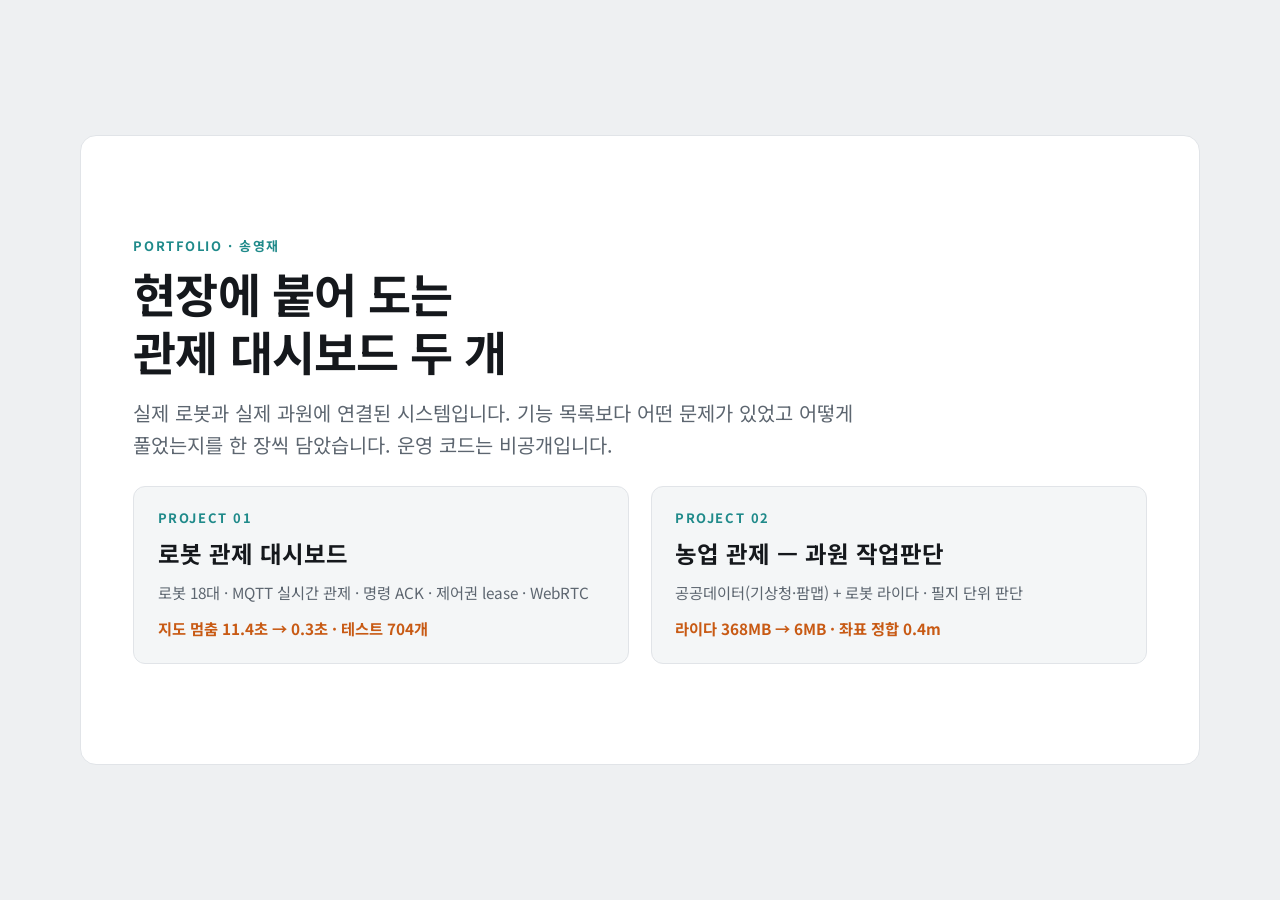
==== index.html @ 6688ba1e "지도 멈춤 수치를 실측(0.3초)으로 Co-Authored-By: Claude Opus 5.5 (1M context) <noreply@anthropic.com>  Claude-Se" ====
<!doctype html>
<html lang="ko">
<head>
<meta charset="utf-8">
<meta name="viewport" content="width=device-width, initial-scale=1">
<title>관제 프로젝트 포트폴리오</title>
<meta name="description" content="송영재 — 로봇 관제 · 농업 관제 대시보드 프로젝트">
<link rel="preconnect" href="https://fonts.googleapis.com">
<link href="https://fonts.googleapis.com/css2?family=Noto+Sans+KR:wght@400;700&display=swap" rel="stylesheet">
<link rel="stylesheet" href="deck.css">
</head>
<body>

<section class="slide"><div class="card cover">
  <div class="kicker">Portfolio · 송영재</div>
  <h1>현장에 붙어 도는<br>관제 대시보드 두 개</h1>
  <p class="lead">실제 로봇과 실제 과원에 연결된 시스템입니다. 기능 목록보다 어떤 문제가 있었고 어떻게 풀었는지를 한 장씩 담았습니다. 운영 코드는 비공개입니다.</p>
  <div class="toc">
    <a href="robot.html">
      <div class="kicker">Project 01</div>
      <h3>로봇 관제 대시보드</h3>
      <p>로봇 18대 · MQTT 실시간 관제 · 명령 ACK · 제어권 lease · WebRTC</p>
      <span class="n">지도 멈춤 11.4초 → 0.3초 · 테스트 704개</span>
    </a>
    <a href="agri.html">
      <div class="kicker">Project 02</div>
      <h3>농업 관제 — 과원 작업판단</h3>
      <p>공공데이터(기상청·팜맵) + 로봇 라이다 · 필지 단위 판단</p>
      <span class="n">라이다 368MB → 6MB · 좌표 정합 0.4m</span>
    </a>
  </div>
  <span class="no"></span>
</div></section>

</body>
</html>
---- deck.css ----
﻿:root{--bg:#eef0f2;--slide:#fff;--ink:#15181c;--sub:#5d6670;--line:#e1e4e8;--acc:#1f8a8a;--hot:#c85a14;--ok:#2d7d46;--soft:#f4f6f7}
@media (prefers-color-scheme:dark){:root:not([data-theme="light"]){--bg:#0b0e11;--slide:#151a1f;--ink:#e8ecef;--sub:#98a2ad;--line:#262d35;--acc:#4cc2c2;--hot:#f0924a;--ok:#5fc27e;--soft:#1b2127}}
:root[data-theme="dark"]{--bg:#0b0e11;--slide:#151a1f;--ink:#e8ecef;--sub:#98a2ad;--line:#262d35;--acc:#4cc2c2;--hot:#f0924a;--ok:#5fc27e;--soft:#1b2127}
*{box-sizing:border-box}
html{scroll-snap-type:y mandatory;scroll-behavior:smooth}
body{margin:0;background:var(--bg);color:var(--ink);font:16px/1.6 "Noto Sans KR",system-ui,sans-serif;word-break:keep-all}
a{color:var(--acc)}

/* 슬라이드 — 화면 한 장에 16:9 */
.slide{scroll-snap-align:center;min-height:100vh;min-height:100svh;display:grid;place-items:center;padding:24px 16px}
.card{width:min(1120px,100%,calc((100vh - 48px)*16/9));aspect-ratio:16/9;background:var(--slide);border:1px solid var(--line);border-radius:16px;
  padding:clamp(20px,4.2%,56px);display:flex;flex-direction:column;position:relative;overflow:hidden;font-size:clamp(12px,1.55vw,18px)}
.card .no{position:absolute;right:clamp(16px,3%,36px);bottom:clamp(12px,2.4%,28px);font-size:.75em;color:var(--sub);font-variant-numeric:tabular-nums}
.kicker{font-size:.72em;font-weight:700;color:var(--acc);letter-spacing:.12em;text-transform:uppercase;margin-bottom:.5em}
h1{font-size:2.6em;line-height:1.25;margin:0 0 .35em;letter-spacing:-.02em}
h2{font-size:1.75em;line-height:1.3;margin:0 0 .6em;letter-spacing:-.015em}
.lead{color:var(--sub);font-size:1.1em;margin:0;max-width:40em}
.grow{flex:1;min-height:0}

/* 표지 */
.cover{justify-content:center}
.cover .stats{display:flex;gap:2.2em;margin-top:2em;flex-wrap:wrap}
.stat b{display:block;font-size:2.1em;line-height:1.1;color:var(--hot);font-variant-numeric:tabular-nums}
.stat span{font-size:.8em;color:var(--sub)}
.stack{display:flex;flex-wrap:wrap;gap:.4em;margin-top:1.6em}
.stack span{font-size:.72em;padding:.15em .7em;border-radius:6px;background:var(--soft);border:1px solid var(--line);color:var(--sub)}

/* 스크린샷 */
.shot{flex:1;min-height:0;display:flex;flex-direction:column}
.shot img{flex:1;min-height:0;width:100%;object-fit:contain;object-position:left top;border-radius:10px;border:1px solid var(--line)}
.shot p{margin:.6em 0 0;font-size:.8em;color:var(--sub)}

/* 문제 → 해결 한 장 */
.case{display:grid;grid-template-columns:minmax(0,1fr) minmax(0,1fr);gap:1.4em;flex:1;min-height:0}
.case .col{display:flex;flex-direction:column;gap:.8em}
.box{border-radius:10px;padding:.8em 1em;background:var(--soft);border-left:4px solid var(--line)}
.box b{display:block;font-size:.72em;letter-spacing:.08em;color:var(--sub);margin-bottom:.2em}
.box p{margin:0;font-size:.92em}
.box.fix{border-left-color:var(--acc)}.box.fix b{color:var(--acc)}
.box.res{border-left-color:var(--ok)}.box.res b{color:var(--ok)}
.box.bad{border-left-color:var(--hot)}.box.bad b{color:var(--hot)}
.big{font-size:2.4em;line-height:1.1;font-weight:700;color:var(--hot);font-variant-numeric:tabular-nums;margin:0 0 .2em}
.big small{display:block;font-size:.36em;font-weight:400;color:var(--sub);margin-top:.3em}

/* 레이어 구조 */
.layers{display:flex;flex-direction:column;gap:.25em;flex:1;min-height:0;justify-content:center}
.layer{display:grid;grid-template-columns:9em 1fr;gap:1em;background:var(--soft);border:1px solid var(--line);border-radius:8px;padding:.45em 1em;font-size:.9em}
.layer .n{font-weight:700;color:var(--acc)}
.arrow{font-size:.72em;color:var(--sub);padding-left:10.5em}

/* 목차 */
.toc{display:grid;grid-template-columns:1fr 1fr;gap:1.2em;margin-top:1.4em}
.toc a{display:block;text-decoration:none;color:var(--ink);background:var(--soft);border:1px solid var(--line);border-radius:12px;padding:1.2em 1.3em;transition:border-color .15s}
.toc a:hover,.toc a:focus-visible{border-color:var(--acc)}
.toc h3{margin:.1em 0 .3em;font-size:1.3em}
.toc p{margin:0;color:var(--sub);font-size:.85em}
.toc .n{color:var(--hot);font-weight:700;font-size:.85em;margin-top:.8em;display:block}
.list{margin:0;padding-left:1.1em}.list li{margin:.35em 0}

/* 조작 막대 */
.bar{position:fixed;left:50%;bottom:14px;transform:translateX(-50%);display:flex;gap:6px;align-items:center;background:var(--slide);border:1px solid var(--line);border-radius:999px;padding:4px 6px;font-size:13px;z-index:9;box-shadow:0 2px 12px rgba(0,0,0,.08)}
.bar a,.bar button{border:0;background:none;color:var(--ink);font:inherit;padding:4px 10px;border-radius:999px;cursor:pointer;text-decoration:none}
.bar a:hover,.bar button:hover{background:var(--soft)}
.bar .pos{color:var(--sub);font-variant-numeric:tabular-nums;min-width:4.5em;text-align:center}

/* 폰 — 16:9 를 풀고 세로로 흐른다 */
@media (max-width:760px){
  html{scroll-snap-type:none}
  .slide{min-height:0;padding:10px 12px}
  .card{aspect-ratio:auto;width:100%;font-size:15px;padding:22px 18px 34px}
  h1{font-size:1.9em}h2{font-size:1.4em}
  .case,.toc{grid-template-columns:1fr}
  .shot img{flex:none;height:auto}
  .layer{grid-template-columns:1fr;gap:0}.arrow{padding-left:1em}
  .bar{display:none}
}
@media print{
  @page{size:1280px 720px;margin:0}
  html{scroll-snap-type:none}body{background:#fff}
  .slide{min-height:0;padding:0;page-break-after:always}
  .card{width:1280px;border:0;border-radius:0;font-size:18px}
  .bar{display:none}
}
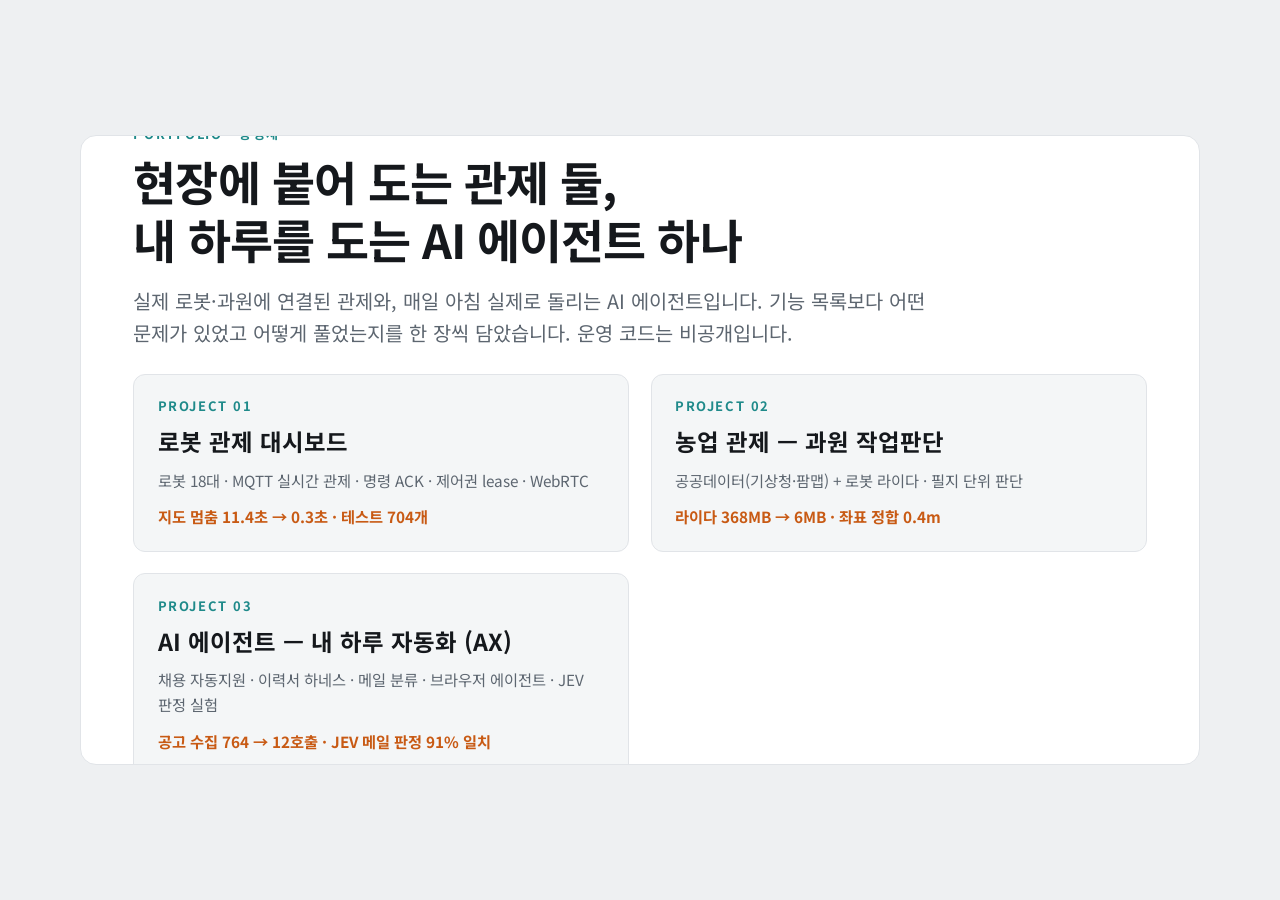
==== commit 6d8cfa64: "AI 에이전트(AX) 장 추가 — 채용 자동지원 · 메일 분류 · JEV 판정 실험 Co-Authored-By: Claude Opus 5.5 (1M context) <noreply" ====
--- a/index.html
+++ b/index.html
@@ -3,8 +3,8 @@
 <head>
 <meta charset="utf-8">
 <meta name="viewport" content="width=device-width, initial-scale=1">
-<title>관제 프로젝트 포트폴리오</title>
-<meta name="description" content="송영재 — 로봇 관제 · 농업 관제 대시보드 프로젝트">
+<title>송영재 프로젝트 포트폴리오</title>
+<meta name="description" content="송영재 — 로봇 관제 · 농업 관제 · AI 에이전트 프로젝트">
 <link rel="preconnect" href="https://fonts.googleapis.com">
 <link href="https://fonts.googleapis.com/css2?family=Noto+Sans+KR:wght@400;700&display=swap" rel="stylesheet">
 <link rel="stylesheet" href="deck.css">
@@ -13,8 +13,8 @@
 
 <section class="slide"><div class="card cover">
   <div class="kicker">Portfolio · 송영재</div>
-  <h1>현장에 붙어 도는<br>관제 대시보드 두 개</h1>
-  <p class="lead">실제 로봇과 실제 과원에 연결된 시스템입니다. 기능 목록보다 어떤 문제가 있었고 어떻게 풀었는지를 한 장씩 담았습니다. 운영 코드는 비공개입니다.</p>
+  <h1>현장에 붙어 도는 관제 둘,<br>내 하루를 도는 AI 에이전트 하나</h1>
+  <p class="lead">실제 로봇·과원에 연결된 관제와, 매일 아침 실제로 돌리는 AI 에이전트입니다. 기능 목록보다 어떤 문제가 있었고 어떻게 풀었는지를 한 장씩 담았습니다. 운영 코드는 비공개입니다.</p>
   <div class="toc">
     <a href="robot.html">
       <div class="kicker">Project 01</div>
@@ -28,6 +28,12 @@
       <p>공공데이터(기상청·팜맵) + 로봇 라이다 · 필지 단위 판단</p>
       <span class="n">라이다 368MB → 6MB · 좌표 정합 0.4m</span>
     </a>
+    <a href="ai.html">
+      <div class="kicker">Project 03</div>
+      <h3>AI 에이전트 — 내 하루 자동화 (AX)</h3>
+      <p>채용 자동지원 · 이력서 하네스 · 메일 분류 · 브라우저 에이전트 · JEV 판정 실험</p>
+      <span class="n">공고 수집 764 → 12호출 · JEV 메일 판정 91% 일치</span>
+    </a>
   </div>
   <span class="no"></span>
 </div></section>
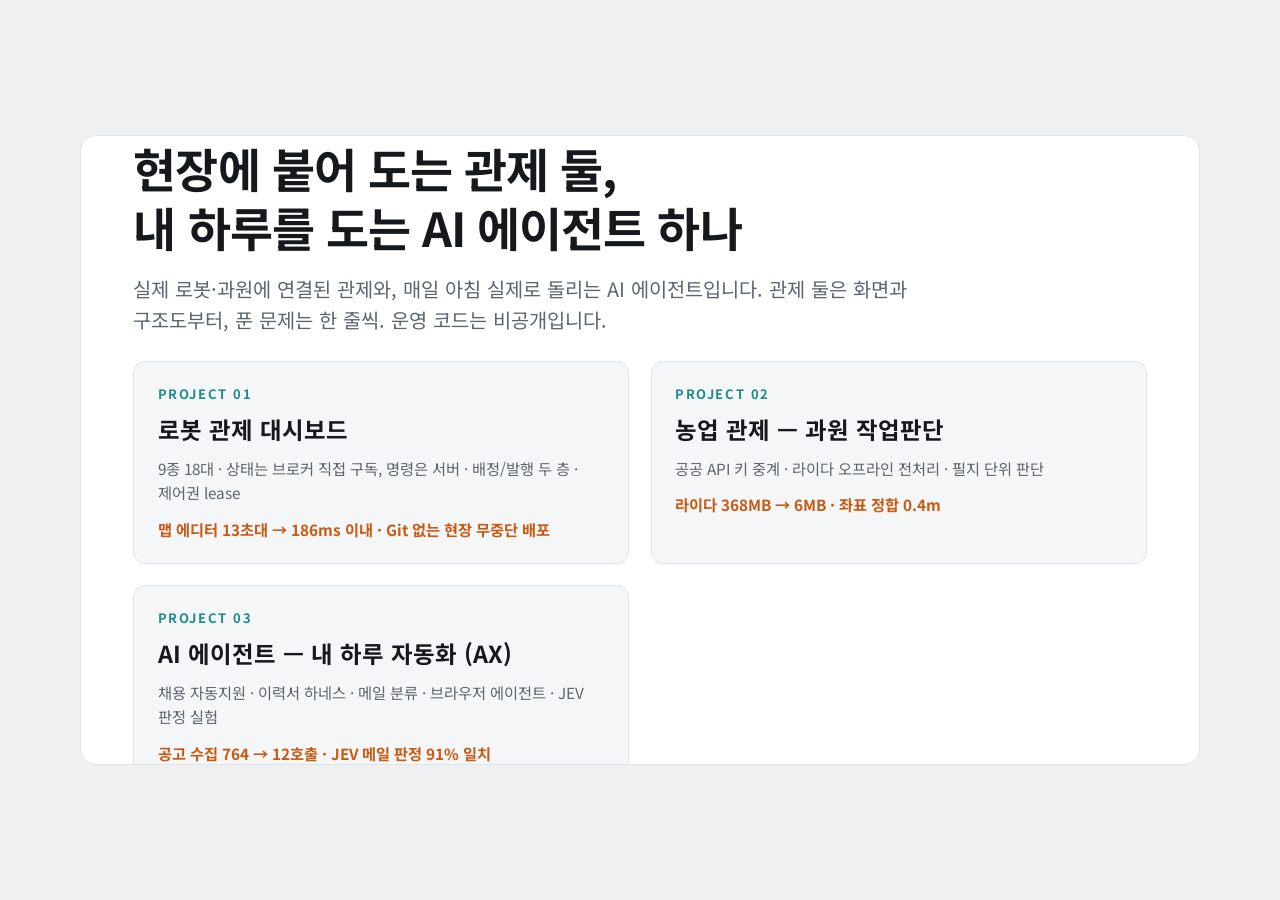
==== commit 2858fb97: "관제 두 장을 짧은 글 · 화면 · 구조도로 - 이력서처럼 한 줄 글로 줄였다 - 관제 화면(평면도 흐림) · 이력 화면을 붙이고 누르면 원본 - 코드로 확인한 구조도 — 브라우저" ====
--- a/index.html
+++ b/index.html
@@ -14,18 +14,18 @@
 <section class="slide"><div class="card cover">
   <div class="kicker">Portfolio · 송영재</div>
   <h1>현장에 붙어 도는 관제 둘,<br>내 하루를 도는 AI 에이전트 하나</h1>
-  <p class="lead">실제 로봇·과원에 연결된 관제와, 매일 아침 실제로 돌리는 AI 에이전트입니다. 기능 목록보다 어떤 문제가 있었고 어떻게 풀었는지를 한 장씩 담았습니다. 운영 코드는 비공개입니다.</p>
+  <p class="lead">실제 로봇·과원에 연결된 관제와, 매일 아침 실제로 돌리는 AI 에이전트입니다. 관제 둘은 화면과 구조도부터, 푼 문제는 한 줄씩. 운영 코드는 비공개입니다.</p>
   <div class="toc">
     <a href="robot.html">
       <div class="kicker">Project 01</div>
       <h3>로봇 관제 대시보드</h3>
-      <p>로봇 18대 · MQTT 실시간 관제 · 명령 ACK · 제어권 lease · WebRTC</p>
-      <span class="n">지도 멈춤 11.4초 → 0.3초 · 테스트 704개</span>
+      <p>9종 18대 · 상태는 브로커 직접 구독, 명령은 서버 · 배정/발행 두 층 · 제어권 lease</p>
+      <span class="n">맵 에디터 13초대 → 186ms 이내 · Git 없는 현장 무중단 배포</span>
     </a>
     <a href="agri.html">
       <div class="kicker">Project 02</div>
       <h3>농업 관제 — 과원 작업판단</h3>
-      <p>공공데이터(기상청·팜맵) + 로봇 라이다 · 필지 단위 판단</p>
+      <p>공공 API 키 중계 · 라이다 오프라인 전처리 · 필지 단위 판단</p>
       <span class="n">라이다 368MB → 6MB · 좌표 정합 0.4m</span>
     </a>
     <a href="ai.html">
--- a/deck.css
+++ b/deck.css
@@ -1,4 +1,4 @@
-﻿:root{--bg:#eef0f2;--slide:#fff;--ink:#15181c;--sub:#5d6670;--line:#e1e4e8;--acc:#1f8a8a;--hot:#c85a14;--ok:#2d7d46;--soft:#f4f6f7}
+:root{--bg:#eef0f2;--slide:#fff;--ink:#15181c;--sub:#5d6670;--line:#e1e4e8;--acc:#1f8a8a;--hot:#c85a14;--ok:#2d7d46;--soft:#f4f6f7}
 @media (prefers-color-scheme:dark){:root:not([data-theme="light"]){--bg:#0b0e11;--slide:#151a1f;--ink:#e8ecef;--sub:#98a2ad;--line:#262d35;--acc:#4cc2c2;--hot:#f0924a;--ok:#5fc27e;--soft:#1b2127}}
 :root[data-theme="dark"]{--bg:#0b0e11;--slide:#151a1f;--ink:#e8ecef;--sub:#98a2ad;--line:#262d35;--acc:#4cc2c2;--hot:#f0924a;--ok:#5fc27e;--soft:#1b2127}
 *{box-sizing:border-box}
@@ -25,7 +25,8 @@
 .stack{display:flex;flex-wrap:wrap;gap:.4em;margin-top:1.6em}
 .stack span{font-size:.72em;padding:.15em .7em;border-radius:6px;background:var(--soft);border:1px solid var(--line);color:var(--sub)}
 
-/* 스크린샷 */
+/* 스크린샷 — 누르면 원본 */
+.shot .zoom{display:flex;flex:1;min-height:0;cursor:zoom-in}
 .shot{flex:1;min-height:0;display:flex;flex-direction:column}
 .shot img{flex:1;min-height:0;width:100%;object-fit:contain;object-position:left top;border-radius:10px;border:1px solid var(--line)}
 .shot p{margin:.6em 0 0;font-size:.8em;color:var(--sub)}
@@ -57,6 +58,63 @@
 .toc .n{color:var(--hot);font-weight:700;font-size:.85em;margin-top:.8em;display:block}
 .list{margin:0;padding-left:1.1em}.list li{margin:.35em 0}
 
+/* 층 한 장 — 왼쪽 역할·푼 문제, 오른쪽 전체 구조에서 이 층의 자리 */
+.tier{display:grid;grid-template-columns:minmax(0,1.6fr) minmax(0,1fr);gap:1.6em;flex:1;min-height:0}
+.tier .role{color:var(--sub);margin:0 0 .9em}
+.solved{list-style:none;margin:0;padding:0;display:flex;flex-direction:column;gap:.5em}
+.solved li{background:var(--soft);border-left:4px solid var(--acc);border-radius:8px;padding:.5em .9em;font-size:.9em}
+.solved li b{color:var(--ink)}
+.solved li a{font-size:.85em;margin-left:.4em;white-space:nowrap}
+.map{display:flex;flex-direction:column;gap:.3em;justify-content:center}
+.map div{font-size:.78em;padding:.35em .8em;border-radius:6px;border:1px solid var(--line);color:var(--sub);background:var(--slide)}
+.map div.on{background:var(--acc);border-color:var(--acc);color:#fff;font-weight:700}
+.map .gap{border:0;padding:.1em;background:none}
+.layers.tagged{gap:.2em}.layers.tagged .layer{grid-template-columns:7.5em minmax(0,1.25fr) minmax(0,1fr);padding:.35em 1em;font-size:.82em}
+.layer .t{font-size:.9em;color:var(--hot)}
+@media (max-width:760px){.tier{grid-template-columns:1fr}.map{display:none}.layers.tagged .layer{grid-template-columns:1fr}}
+
+/* 흐름 — 한 줄에 단계가 화살표로 이어진다 */
+.flows{display:flex;flex-direction:column;gap:.9em;flex:1;min-height:0;justify-content:center}
+.flow{display:grid;grid-template-columns:4.5em minmax(0,1fr);gap:.2em 1em;align-items:center}
+.flow>b{color:var(--acc);grid-row:span 2}
+.flow ol{list-style:none;margin:0;padding:0;display:flex;flex-wrap:wrap;gap:.35em;align-items:center;font-size:.86em}
+.flow ol{gap:.35em 1.3em}
+.flow li{position:relative;background:var(--soft);border:1px solid var(--line);border-radius:6px;padding:.25em .7em}
+.flow li+li::before{content:"→";position:absolute;left:-1.05em;color:var(--sub)}
+.flow p{margin:0;font-size:.8em;color:var(--sub)}
+@media (max-width:760px){.flow{grid-template-columns:1fr}.flow>b{grid-row:auto}}
+
+/* 짧은 줄 — 이력서 불릿처럼 한 줄 */
+.pts{margin:0;padding:0;list-style:none;display:flex;flex-direction:column;gap:.45em}
+.pts li{padding-left:1em;position:relative;font-size:.95em}
+.pts li::before{content:"";position:absolute;left:0;top:.7em;width:.4em;height:.4em;border-radius:50%;background:var(--acc)}
+.pts b{color:var(--hot)}
+.pts code{font-size:.9em;background:var(--soft);padding:0 .3em;border-radius:4px}
+.pts.row{flex-direction:row;gap:1.6em;margin-top:.6em}.pts.row li{flex:1;font-size:.85em}
+.flows+.pts{margin-top:1em}
+.flows:has(+.pts){flex:none;margin:1.2em 0 .6em}
+
+/* 화면 + 설명 */
+.split{display:flex;gap:1.8em;flex:1;min-height:0}
+.split .shot{flex:none}
+.split .pts{flex:1;min-width:12em}
+.split .shot{height:100%;min-height:0}
+.split .shot img{flex:none;width:auto;height:23em;max-width:100%;object-fit:contain}
+.split .pts{padding-top:.4em}
+
+/* 구조도 */
+.diagram{flex:1;min-height:0;display:flex}
+.diagram svg{width:100%;height:100%}
+.diagram .b{fill:var(--soft);stroke:var(--line);stroke-width:1.5}
+.diagram .b.k{stroke:var(--acc)}
+.diagram text{font-family:inherit}
+.diagram .t{fill:var(--ink);font-size:17px;font-weight:700}
+.diagram .s{fill:var(--sub);font-size:13px}
+.diagram .r{fill:var(--acc);font-size:14px;font-weight:700}
+.diagram .ln{stroke:var(--sub);stroke-width:1.6;fill:none}
+.diagram .ah{fill:var(--sub)}
+@media (max-width:760px){.split{flex-direction:column}.split .shot img{height:auto;width:100%}.pts.row{flex-direction:column;gap:.45em}.diagram svg{height:auto}}
+
 /* 조작 막대 */
 .bar{position:fixed;left:50%;bottom:14px;transform:translateX(-50%);display:flex;gap:6px;align-items:center;background:var(--slide);border:1px solid var(--line);border-radius:999px;padding:4px 6px;font-size:13px;z-index:9;box-shadow:0 2px 12px rgba(0,0,0,.08)}
 .bar a,.bar button{border:0;background:none;color:var(--ink);font:inherit;padding:4px 10px;border-radius:999px;cursor:pointer;text-decoration:none}
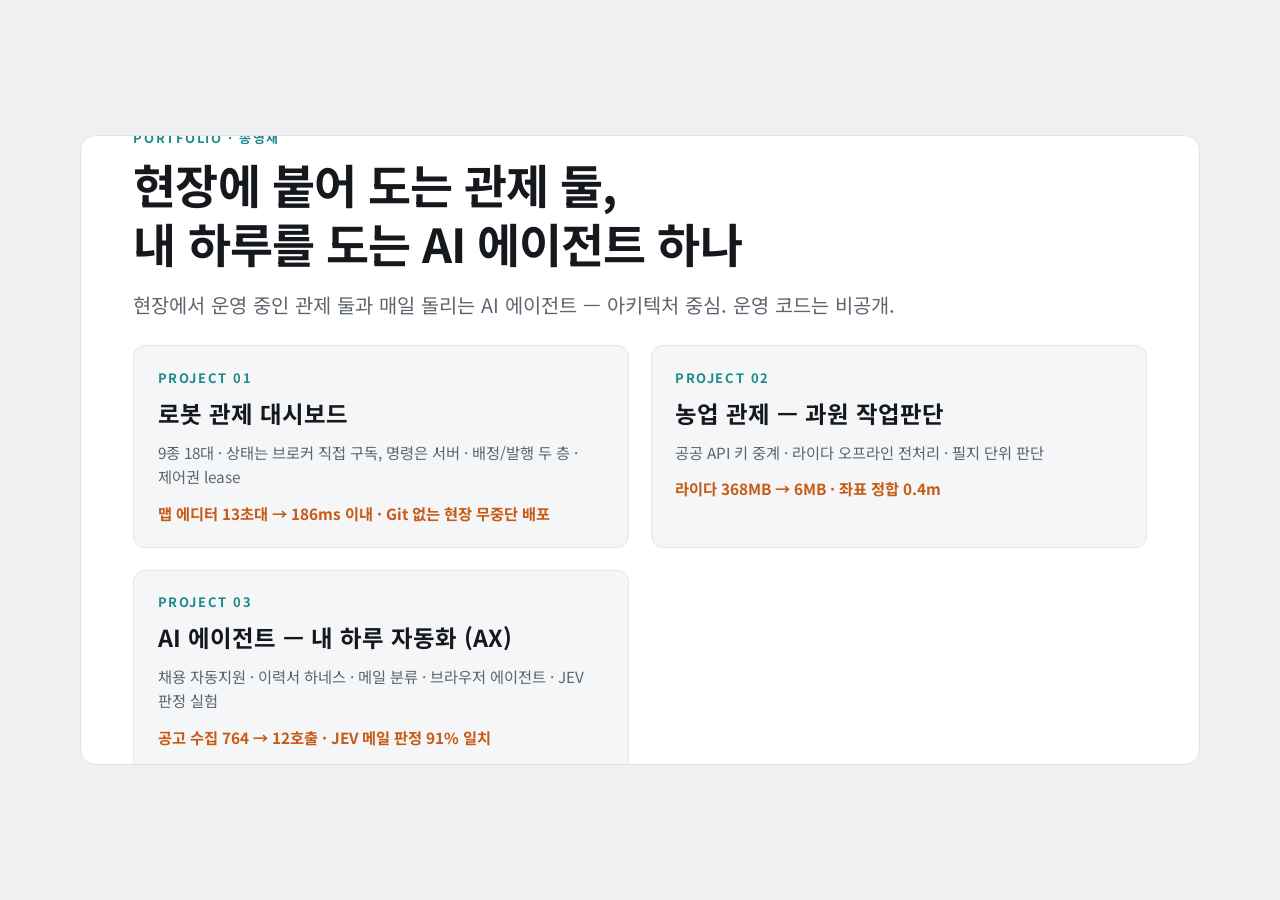
==== commit adbda3a0: "글을 걷고 아키텍처로 — 시스템 · 명령 · 렌더링 · 배포 · 하네스 · 라이다 구조도 Co-Authored-By: Claude Opus 5.5 <noreply@anthropic" ====
--- a/index.html
+++ b/index.html
@@ -14,7 +14,7 @@
 <section class="slide"><div class="card cover">
   <div class="kicker">Portfolio · 송영재</div>
   <h1>현장에 붙어 도는 관제 둘,<br>내 하루를 도는 AI 에이전트 하나</h1>
-  <p class="lead">실제 로봇·과원에 연결된 관제와, 매일 아침 실제로 돌리는 AI 에이전트입니다. 관제 둘은 화면과 구조도부터, 푼 문제는 한 줄씩. 운영 코드는 비공개입니다.</p>
+  <p class="lead">현장에서 운영 중인 관제 둘과 매일 돌리는 AI 에이전트 — 아키텍처 중심. 운영 코드는 비공개.</p>
   <div class="toc">
     <a href="robot.html">
       <div class="kicker">Project 01</div>
--- a/deck.css
+++ b/deck.css
@@ -27,6 +27,8 @@
 
 /* 스크린샷 — 누르면 원본 */
 .shot .zoom{display:flex;flex:1;min-height:0;cursor:zoom-in}
+.shot .zoom img{flex:none;width:auto;height:21.5em;max-width:100%;object-fit:contain}
+@media (max-width:760px){.shot .zoom img{height:auto;width:100%}}
 .shot{flex:1;min-height:0;display:flex;flex-direction:column}
 .shot img{flex:1;min-height:0;width:100%;object-fit:contain;object-position:left top;border-radius:10px;border:1px solid var(--line)}
 .shot p{margin:.6em 0 0;font-size:.8em;color:var(--sub)}
@@ -113,6 +115,7 @@
 .diagram .r{fill:var(--acc);font-size:14px;font-weight:700}
 .diagram .ln{stroke:var(--sub);stroke-width:1.6;fill:none}
 .diagram .ah{fill:var(--sub)}
+.diagram .big2{fill:var(--hot);font-size:40px;font-weight:700}
 @media (max-width:760px){.split{flex-direction:column}.split .shot img{height:auto;width:100%}.pts.row{flex-direction:column;gap:.45em}.diagram svg{height:auto}}
 
 /* 조작 막대 */
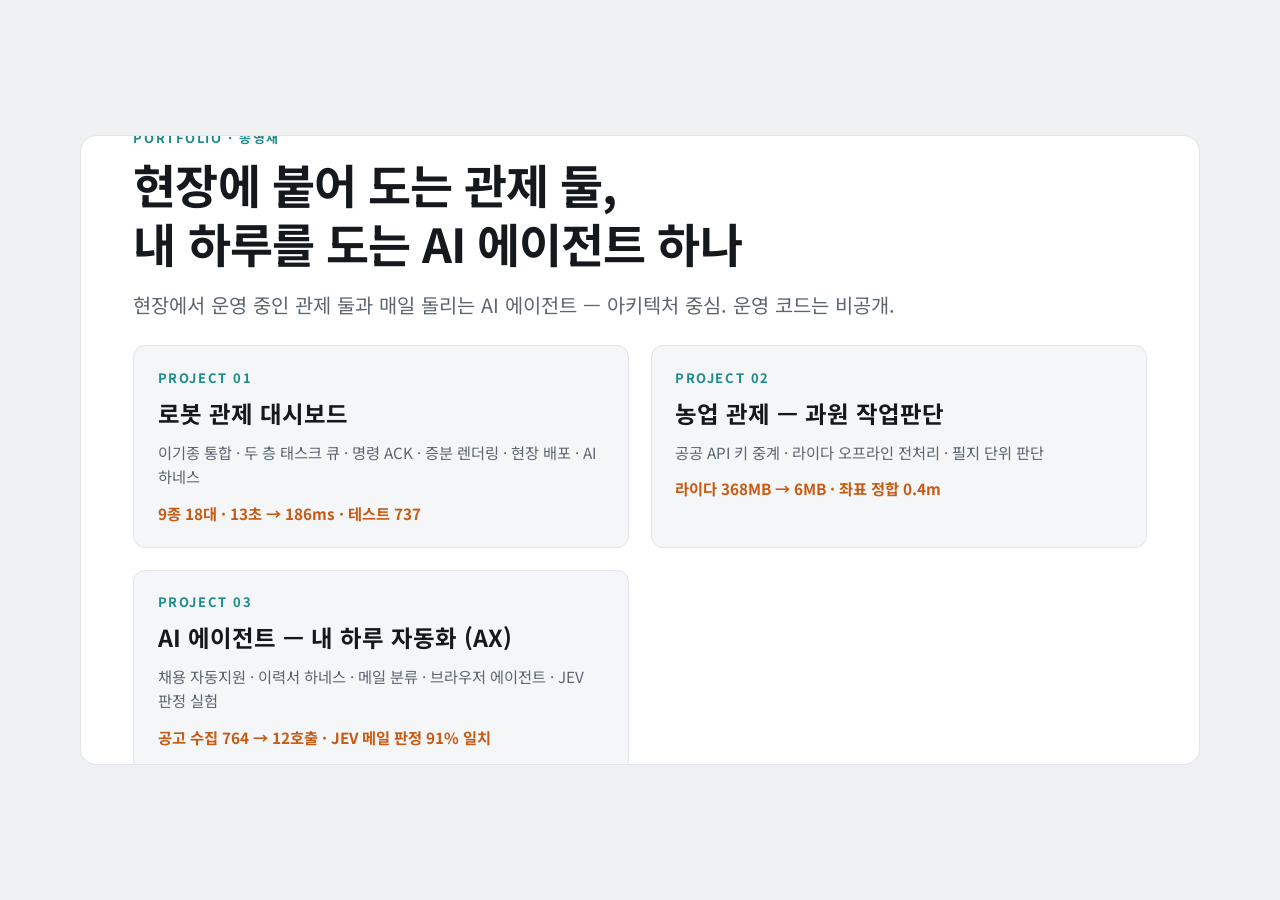
==== commit 84d59cc0: "로봇 관제를 이력서 줄마다 구조도 + 구현 코드로 - 역량 지도 · 이기종 통합 · 두 층 큐 · 상태머신 · 증분 갱신 · 배포 · 하네스 - 맵 에디터에서 뷰포트 컬링 줄을 걷" ====
--- a/index.html
+++ b/index.html
@@ -19,8 +19,8 @@
     <a href="robot.html">
       <div class="kicker">Project 01</div>
       <h3>로봇 관제 대시보드</h3>
-      <p>9종 18대 · 상태는 브로커 직접 구독, 명령은 서버 · 배정/발행 두 층 · 제어권 lease</p>
-      <span class="n">맵 에디터 13초대 → 186ms 이내 · Git 없는 현장 무중단 배포</span>
+      <p>이기종 통합 · 두 층 태스크 큐 · 명령 ACK · 증분 렌더링 · 현장 배포 · AI 하네스</p>
+      <span class="n">9종 18대 · 13초 → 186ms · 테스트 737</span>
     </a>
     <a href="agri.html">
       <div class="kicker">Project 02</div>
--- a/deck.css
+++ b/deck.css
@@ -118,6 +118,27 @@
 .diagram .big2{fill:var(--hot);font-size:40px;font-weight:700}
 @media (max-width:760px){.split{flex-direction:column}.split .shot img{height:auto;width:100%}.pts.row{flex-direction:column;gap:.45em}.diagram svg{height:auto}}
 
+/* 이력서 줄 · 코드 · 칩 · 역량 지도 */
+.cite{margin:-.3em 0 .8em;font-size:.8em;color:var(--sub);border-left:3px solid var(--hot);padding-left:.7em}
+.two{display:grid;grid-template-columns:minmax(0,1.15fr) minmax(0,1fr);gap:1.2em;flex:1;min-height:0}
+.two>div{min-height:0;display:flex;flex-direction:column;gap:.6em}
+.code{margin:0;background:var(--soft);border:1px solid var(--line);border-radius:10px;padding:.8em 1em;font:.62em/1.55 ui-monospace,Consolas,"D2Coding",monospace;color:var(--ink);overflow:auto;white-space:pre;position:relative;flex:1;min-height:0}
+.code::before{content:attr(data-lang);position:absolute;top:.5em;right:.8em;color:var(--acc);font-weight:700}
+.chips{display:flex;flex-wrap:wrap;gap:.35em;margin-top:.6em}
+.chips span{font-size:.7em;padding:.2em .7em;border-radius:999px;background:var(--soft);border:1px solid var(--line);color:var(--sub)}
+.caps{display:grid;grid-template-columns:repeat(3,1fr);gap:1em;flex:1;align-content:center}
+.caps a{position:relative;display:block;text-decoration:none;color:var(--ink);background:var(--soft);border:1px solid var(--line);border-radius:12px;padding:1em 1.1em}
+.caps a:hover{border-color:var(--acc)}
+.caps b{display:block;font-size:1em}.caps span{font-size:.8em;color:var(--sub)}
+.caps i{position:absolute;right:.8em;top:.6em;font-style:normal;color:var(--acc);font-size:.8em}
+.perf{border-collapse:collapse;width:100%;font-size:.85em}
+.perf th,.perf td{text-align:left;padding:.4em .6em;border-bottom:1px solid var(--line)}
+.perf th{color:var(--sub);font-weight:400}.perf b{color:var(--hot)}
+.foot{font-size:.72em;color:var(--sub);margin:.4em 0 0}
+.nums{display:grid;grid-template-columns:1fr 1fr;gap:1.4em 2em;flex:1;align-content:center}
+.more{margin:.6em 0 0}
+@media (max-width:760px){.two,.caps,.nums{grid-template-columns:1fr}}
+
 /* 조작 막대 */
 .bar{position:fixed;left:50%;bottom:14px;transform:translateX(-50%);display:flex;gap:6px;align-items:center;background:var(--slide);border:1px solid var(--line);border-radius:999px;padding:4px 6px;font-size:13px;z-index:9;box-shadow:0 2px 12px rgba(0,0,0,.08)}
 .bar a,.bar button{border:0;background:none;color:var(--ink);font:inherit;padding:4px 10px;border-radius:999px;cursor:pointer;text-decoration:none}
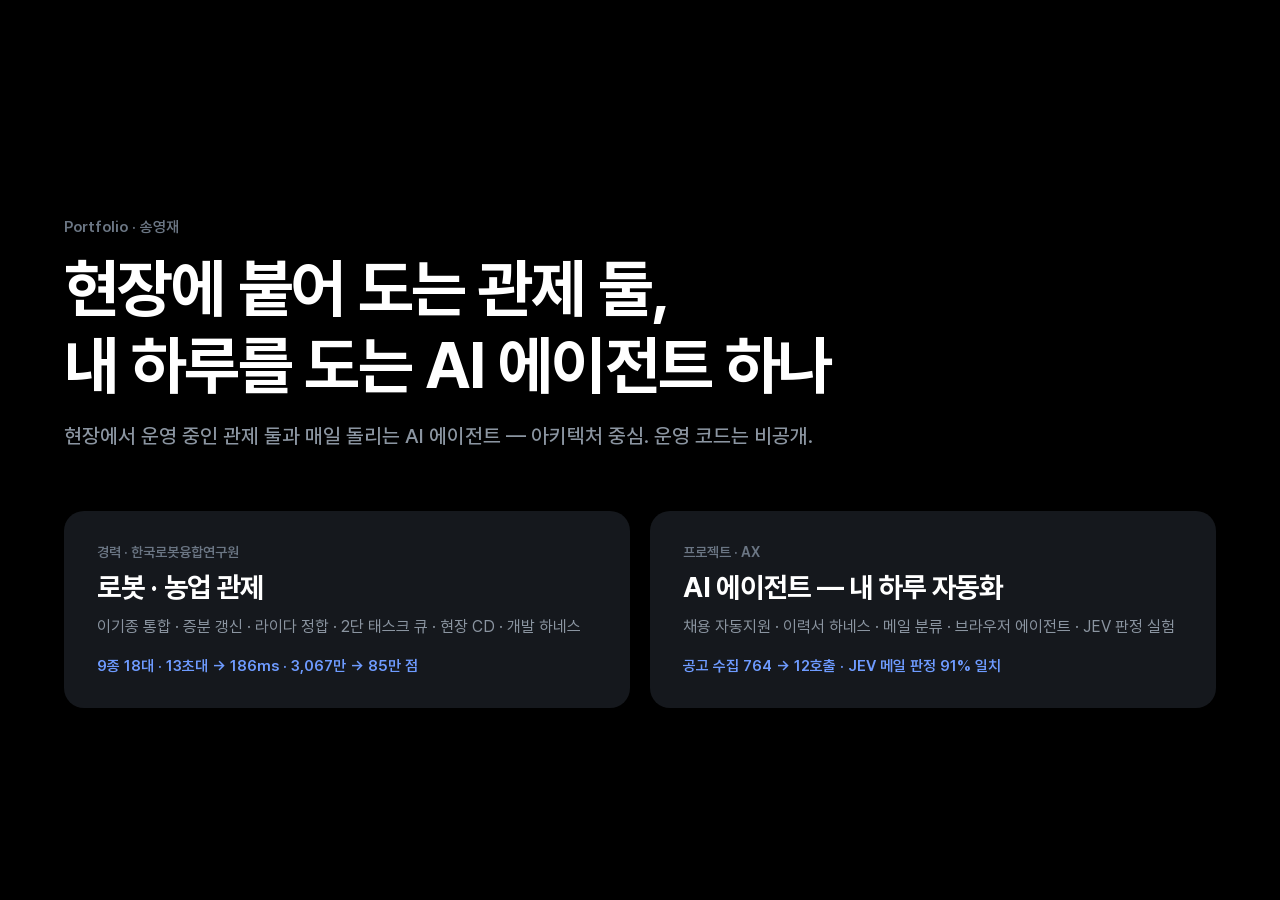
==== commit b762c084: "장표 새 판 — 이력서 경력 줄 순서 여섯 장, 국내 기술 발표형 - robot.html: 이기종 통합 · 증분 갱신 · 라이다 정합 · 2단 태스크 큐 · 현장 CD · 개발 하" ====
--- a/index.html
+++ b/index.html
@@ -3,40 +3,51 @@
 <head>
 <meta charset="utf-8">
 <meta name="viewport" content="width=device-width, initial-scale=1">
-<title>송영재 프로젝트 포트폴리오</title>
-<meta name="description" content="송영재 — 로봇 관제 · 농업 관제 · AI 에이전트 프로젝트">
-<link rel="preconnect" href="https://fonts.googleapis.com">
-<link href="https://fonts.googleapis.com/css2?family=Noto+Sans+KR:wght@400;700&display=swap" rel="stylesheet">
-<link rel="stylesheet" href="deck.css">
+<title>송영재 포트폴리오</title>
+<meta name="description" content="송영재 — 로봇 · 농업 관제와 AI 에이전트, 아키텍처 중심 포트폴리오">
+<link rel="stylesheet" href="pretendard-subset.css">
+<style>
+/* 장표와 같은 틀 — 검정 바탕, 큰 제목, 강조 파랑 하나 */
+:root { color-scheme: dark; --bg: #000000; --panel: #15181D; --fg: #FFFFFF; --sub: #8B95A1; --mute: #6B7684; --acc: #1B64F2; --acc2: #6E9BFF; }
+* { box-sizing: border-box; }
+body { margin: 0; background: var(--bg); color: var(--fg); font-family: 'Pretendard', system-ui, -apple-system, 'Malgun Gothic', sans-serif; word-break: keep-all; }
+.wrap { max-width: 1200px; margin: 0 auto; padding-inline: 24px; padding-block: clamp(48px, 10vh, 120px) 64px;
+  min-height: 100vh; min-height: 100svh; display: flex; flex-direction: column; justify-content: center; gap: clamp(36px, 7vh, 72px); }
+.kicker { font-size: 15px; font-weight: 600; color: var(--mute); }
+h1 { margin: 14px 0 0; font-size: clamp(34px, 5.2vw, 64px); line-height: 1.2; font-weight: 700; letter-spacing: -.025em; text-wrap: balance; }
+.lead { margin: 20px 0 0; font-size: clamp(17px, 1.6vw, 22px); font-weight: 500; color: var(--sub); }
+.toc { display: grid; grid-template-columns: repeat(2, minmax(0, 1fr)); gap: 20px; }
+.toc a { display: flex; flex-direction: column; gap: 10px; padding: 32px; border-radius: 20px; background: var(--panel);
+  border: 1.5px solid transparent; color: inherit; text-decoration: none; transition: border-color .15s; }
+.toc a:hover, .toc a:focus-visible { border-color: var(--acc); outline: none; }
+.toc .k { font-size: 14px; font-weight: 600; color: var(--mute); }
+.toc h2 { margin: 0; font-size: clamp(22px, 2.2vw, 30px); font-weight: 700; letter-spacing: -.01em; }
+.toc p { margin: 0; font-size: 16px; line-height: 1.6; color: var(--sub); }
+.toc .n { margin-top: auto; padding-top: 8px; font-size: 15px; font-weight: 600; color: var(--acc2); }
+@media (max-width: 760px) { .toc { grid-template-columns: 1fr; } .toc a { padding: 24px; } }
+</style>
 </head>
 <body>
-
-<section class="slide"><div class="card cover">
-  <div class="kicker">Portfolio · 송영재</div>
-  <h1>현장에 붙어 도는 관제 둘,<br>내 하루를 도는 AI 에이전트 하나</h1>
-  <p class="lead">현장에서 운영 중인 관제 둘과 매일 돌리는 AI 에이전트 — 아키텍처 중심. 운영 코드는 비공개.</p>
-  <div class="toc">
+<main class="wrap">
+  <header>
+    <div class="kicker">Portfolio · 송영재</div>
+    <h1>현장에 붙어 도는 관제 둘,<br>내 하루를 도는 AI 에이전트 하나</h1>
+    <p class="lead">현장에서 운영 중인 관제 둘과 매일 돌리는 AI 에이전트 — 아키텍처 중심. 운영 코드는 비공개.</p>
+  </header>
+  <nav class="toc">
     <a href="robot.html">
-      <div class="kicker">Project 01</div>
-      <h3>로봇 관제 대시보드</h3>
-      <p>이기종 통합 · 두 층 태스크 큐 · 명령 ACK · 증분 렌더링 · 현장 배포 · AI 하네스</p>
-      <span class="n">9종 18대 · 13초 → 186ms · 테스트 737</span>
-    </a>
-    <a href="agri.html">
-      <div class="kicker">Project 02</div>
-      <h3>농업 관제 — 과원 작업판단</h3>
-      <p>공공 API 키 중계 · 라이다 오프라인 전처리 · 필지 단위 판단</p>
-      <span class="n">라이다 368MB → 6MB · 좌표 정합 0.4m</span>
+      <span class="k">경력 · 한국로봇융합연구원</span>
+      <h2>로봇 · 농업 관제</h2>
+      <p>이기종 통합 · 증분 갱신 · 라이다 정합 · 2단 태스크 큐 · 현장 CD · 개발 하네스</p>
+      <span class="n">9종 18대 · 13초대 → 186ms · 3,067만 → 85만 점</span>
     </a>
     <a href="ai.html">
-      <div class="kicker">Project 03</div>
-      <h3>AI 에이전트 — 내 하루 자동화 (AX)</h3>
+      <span class="k">프로젝트 · AX</span>
+      <h2>AI 에이전트 — 내 하루 자동화</h2>
       <p>채용 자동지원 · 이력서 하네스 · 메일 분류 · 브라우저 에이전트 · JEV 판정 실험</p>
       <span class="n">공고 수집 764 → 12호출 · JEV 메일 판정 91% 일치</span>
     </a>
-  </div>
-  <span class="no"></span>
-</div></section>
-
+  </nav>
+</main>
 </body>
 </html>
--- a/pretendard-subset.css
+++ b/pretendard-subset.css
@@ -0,0 +1,4 @@
+@font-face{font-family:'Pretendard';font-weight:400;font-style:normal;font-display:swap;src:url([data-uri]) format('woff2')}
+@font-face{font-family:'Pretendard';font-weight:500;font-style:normal;font-display:swap;src:url([data-uri]) format('woff2')}
+@font-face{font-family:'Pretendard';font-weight:600;font-style:normal;font-display:swap;src:url([data-uri]) format('woff2')}
+@font-face{font-family:'Pretendard';font-weight:700;font-style:normal;font-display:swap;src:url([data-uri]) format('woff2')}
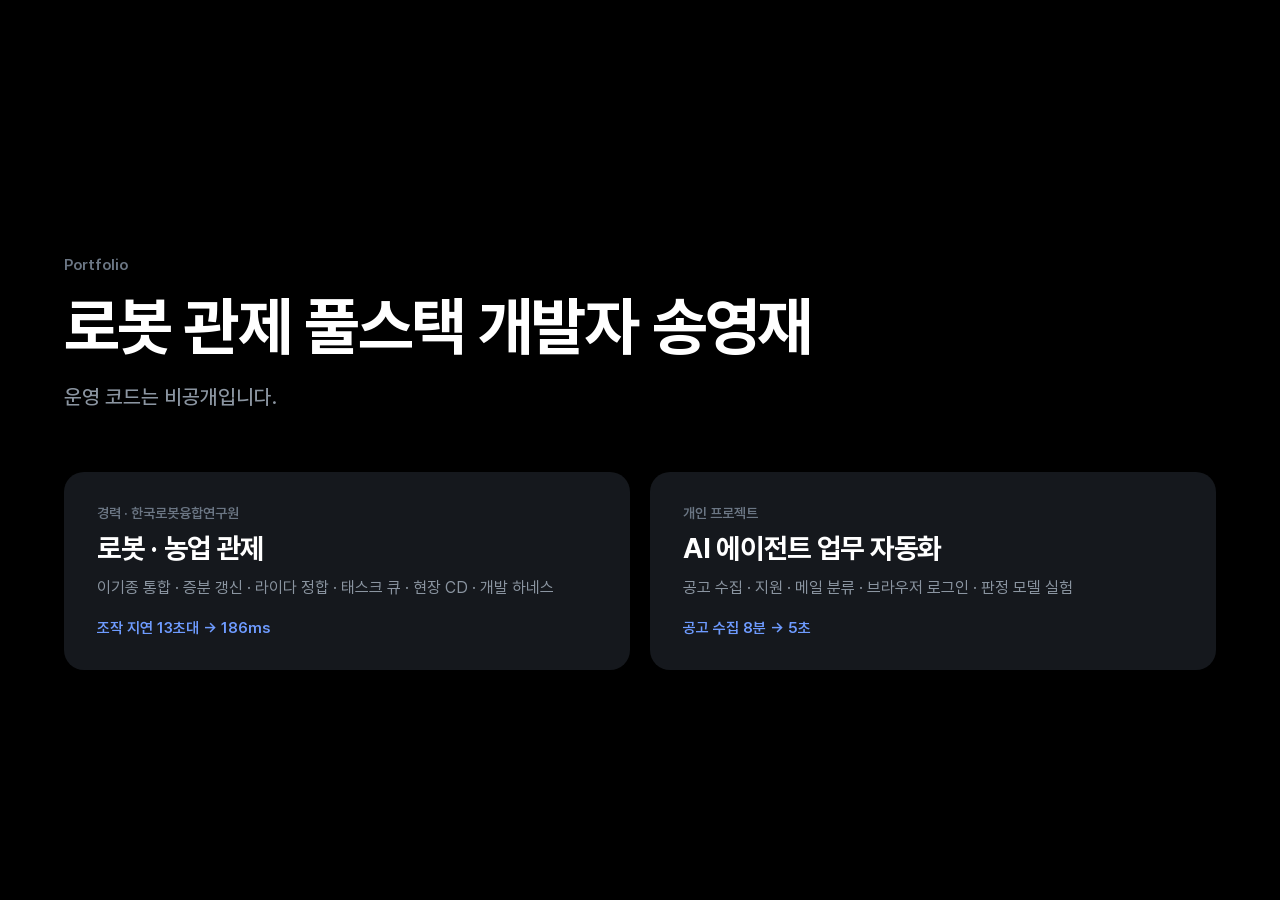
==== commit 4e28dea0: "문구 덜어내기 — 비유·대구·우리끼리 말·낡은 사실 빼고 한 문장씩 Co-Authored-By: Claude Opus 5.5 <noreply@anthropic.com> Claude" ====
--- a/index.html
+++ b/index.html
@@ -30,22 +30,22 @@
 <body>
 <main class="wrap">
   <header>
-    <div class="kicker">Portfolio · 송영재</div>
-    <h1>현장에 붙어 도는 관제 둘,<br>내 하루를 도는 AI 에이전트 하나</h1>
-    <p class="lead">현장에서 운영 중인 관제 둘과 매일 돌리는 AI 에이전트 — 아키텍처 중심. 운영 코드는 비공개.</p>
+    <div class="kicker">Portfolio</div>
+    <h1>로봇 관제 풀스택 개발자 송영재</h1>
+    <p class="lead">운영 코드는 비공개입니다.</p>
   </header>
   <nav class="toc">
     <a href="robot.html">
       <span class="k">경력 · 한국로봇융합연구원</span>
       <h2>로봇 · 농업 관제</h2>
-      <p>이기종 통합 · 증분 갱신 · 라이다 정합 · 2단 태스크 큐 · 현장 CD · 개발 하네스</p>
-      <span class="n">9종 18대 · 13초대 → 186ms · 3,067만 → 85만 점</span>
+      <p>이기종 통합 · 증분 갱신 · 라이다 정합 · 태스크 큐 · 현장 CD · 개발 하네스</p>
+      <span class="n">조작 지연 13초대 → 186ms</span>
     </a>
     <a href="ai.html">
-      <span class="k">프로젝트 · AX</span>
-      <h2>AI 에이전트 — 내 하루 자동화</h2>
-      <p>채용 자동지원 · 이력서 하네스 · 메일 분류 · 브라우저 에이전트 · JEV 판정 실험</p>
-      <span class="n">공고 수집 764 → 12호출 · JEV 메일 판정 91% 일치</span>
+      <span class="k">개인 프로젝트</span>
+      <h2>AI 에이전트 업무 자동화</h2>
+      <p>공고 수집 · 지원 · 메일 분류 · 브라우저 로그인 · 판정 모델 실험</p>
+      <span class="n">공고 수집 8분 → 5초</span>
     </a>
   </nav>
 </main>
--- a/pretendard-subset.css
+++ b/pretendard-subset.css
@@ -1,4 +1,4 @@
-@font-face{font-family:'Pretendard';font-weight:400;font-style:normal;font-display:swap;src:url([data-uri]) format('woff2')}
-@font-face{font-family:'Pretendard';font-weight:500;font-style:normal;font-display:swap;src:url([data-uri]) format('woff2')}
-@font-face{font-family:'Pretendard';font-weight:600;font-style:normal;font-display:swap;src:url([data-uri]) format('woff2')}
-@font-face{font-family:'Pretendard';font-weight:700;font-style:normal;font-display:swap;src:url([data-uri]) format('woff2')}
+@font-face{font-family:'Pretendard';font-weight:400;font-style:normal;font-display:swap;src:url([data-uri]) format('woff2')}
+@font-face{font-family:'Pretendard';font-weight:500;font-style:normal;font-display:swap;src:url([data-uri]) format('woff2')}
+@font-face{font-family:'Pretendard';font-weight:600;font-style:normal;font-display:swap;src:url([data-uri]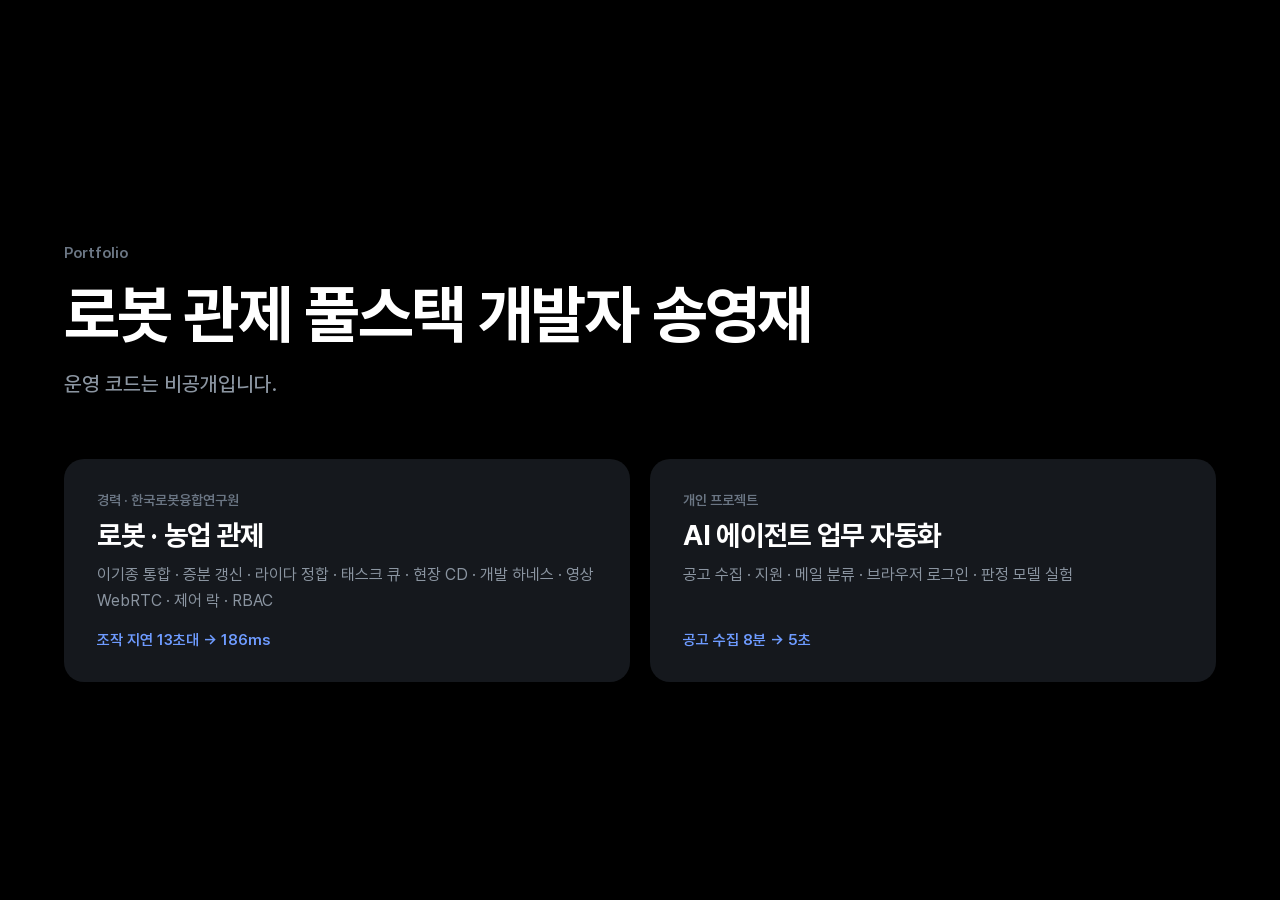
==== commit 7f1ce350: "장표 세 장 더함 — 영상 WebRTC 전환 · 다중 사용자 제어 락 · RBAC 현장 단위 권한 Co-Authored-By: Claude Opus 5.5 <noreply@anth" ====
--- a/index.html
+++ b/index.html
@@ -38,7 +38,7 @@
     <a href="robot.html">
       <span class="k">경력 · 한국로봇융합연구원</span>
       <h2>로봇 · 농업 관제</h2>
-      <p>이기종 통합 · 증분 갱신 · 라이다 정합 · 태스크 큐 · 현장 CD · 개발 하네스</p>
+      <p>이기종 통합 · 증분 갱신 · 라이다 정합 · 태스크 큐 · 현장 CD · 개발 하네스 · 영상 WebRTC · 제어 락 · RBAC</p>
       <span class="n">조작 지연 13초대 → 186ms</span>
     </a>
     <a href="ai.html">
--- a/pretendard-subset.css
+++ b/pretendard-subset.css
@@ -1,4 +1,4 @@
-@font-face{font-family:'Pretendard';font-weight:400;font-style:normal;font-display:swap;src:url([data-uri]) format('woff2')}
-@font-face{font-family:'Pretendard';font-weight:500;font-style:normal;font-display:swap;src:url([data-uri]) format('woff2')}
-@font-face{font-family:'Pretendard';font-weight:600;font-style:normal;font-display:swap;src:url([data-uri]) format('woff2')}
-@font-face{font-family:'Pretendard';font-weight:700;font-style:normal;font-display:swap;src:url([data-uri]) format('woff2')}
+@font-face{font-family:'Pretendard';font-weight:400;font-style:normal;font-display:swap;src:url([data-uri]) format('woff2')}
+@font-face{font-family:'Pretendard';font-weight:500;font-style:normal;font-display:swap;src:url([data-uri]) format('woff2')}
+@font-face{font-family:'Pretendard';font-weight:600;font-style:normal;font-display:swap;src:url([data-uri]